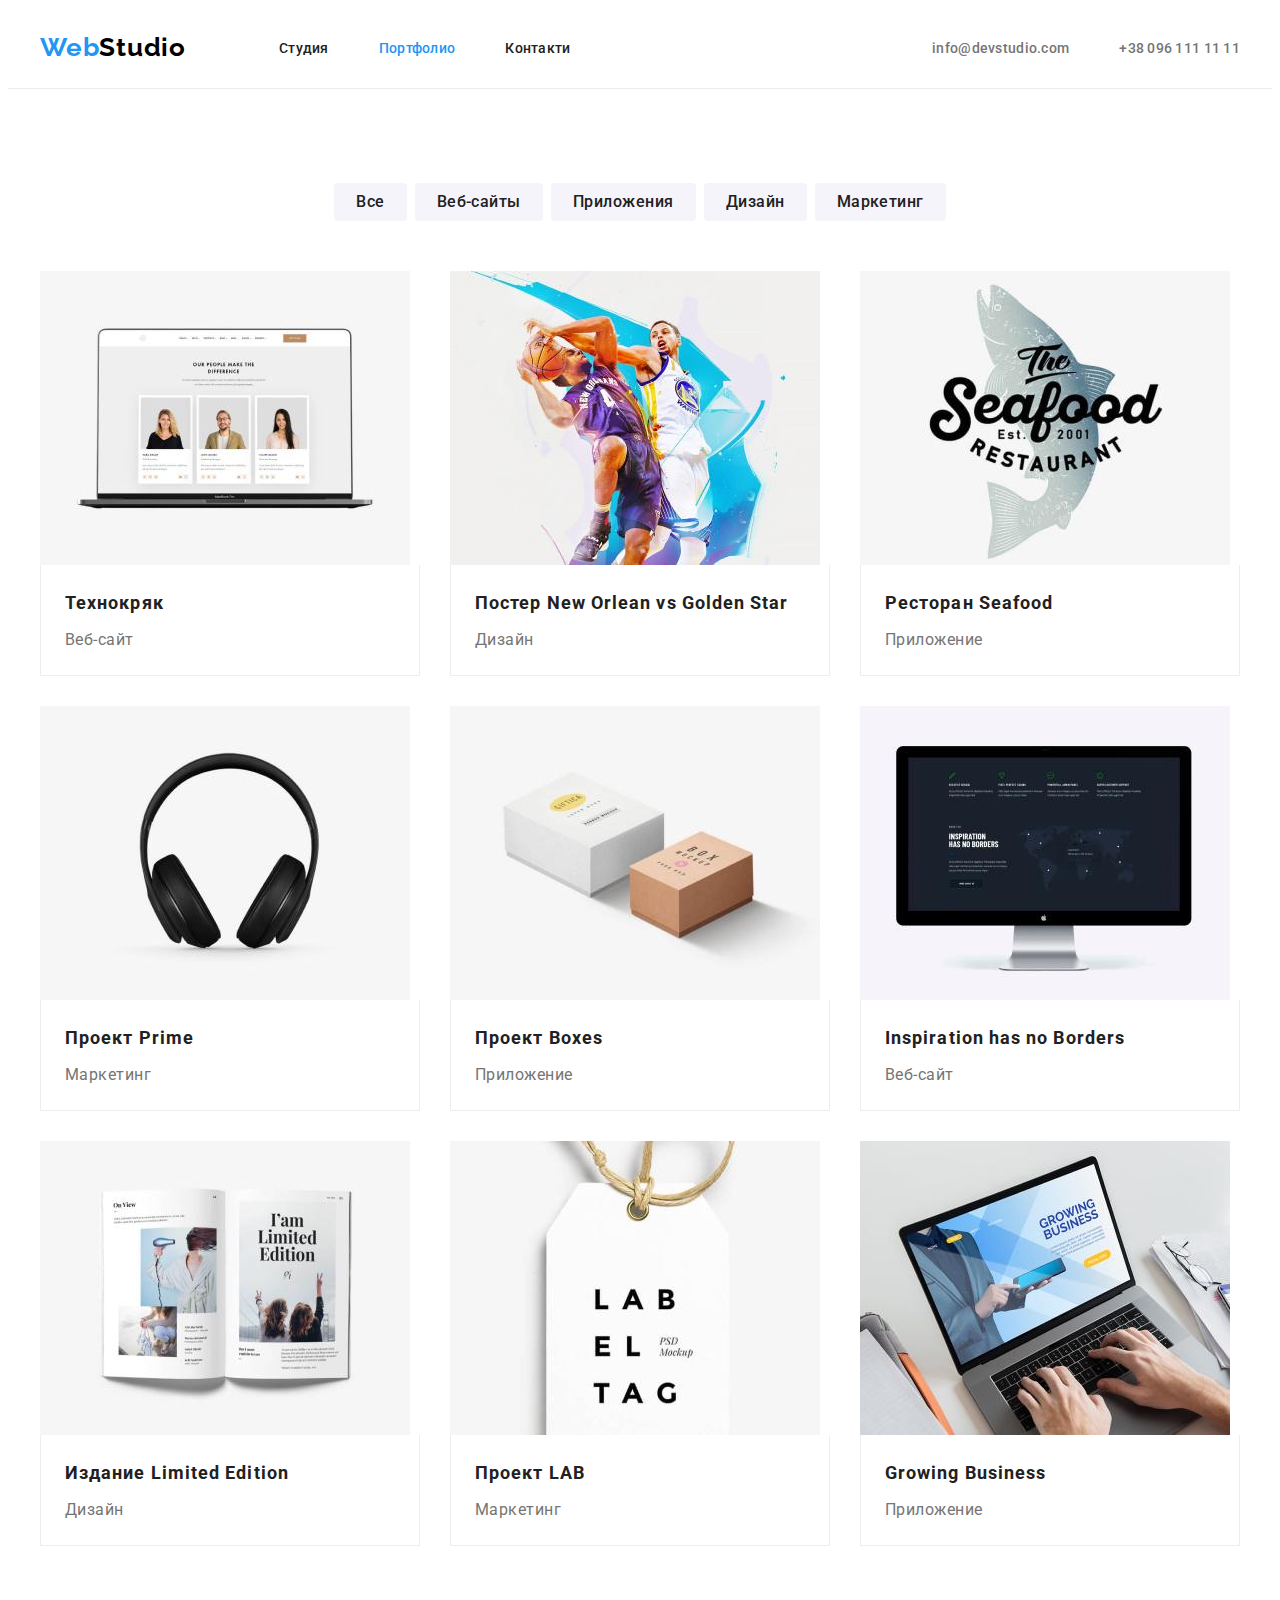
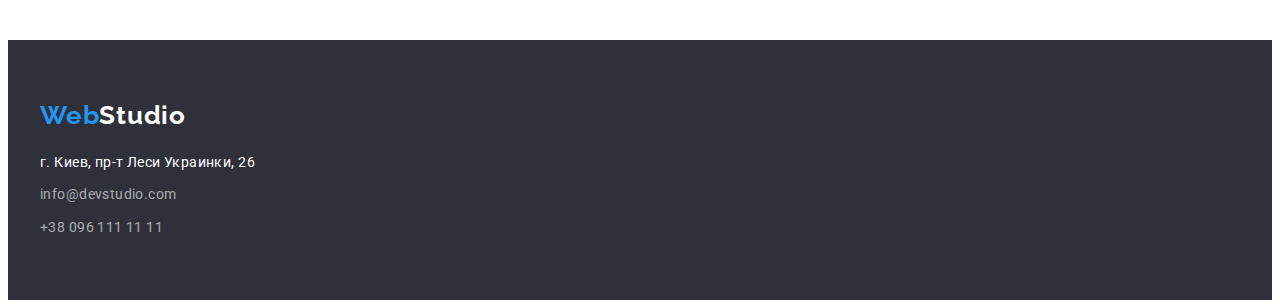
==== potfolio/potfolio.html @ 88c9f8ec "first" ====
<!DOCTYPE html>
<html lang="ru">

<head>
    <meta charset="UTF-8">
    <meta http-equiv="X-UA-Compatible" content="IE=edge">
    <meta name="viewport" content="width=device-width, initial-scale=1.0">
    <link rel="preconnect" href="https://fonts.googleapis.com">
    <link rel="preconnect" href="https://fonts.gstatic.com" crossorigin>
    <link
        href="https://fonts.googleapis.com/css2?family=Raleway:wght@700&family=Roboto:wght@400;500;700;900&display=swap"
        rel="stylesheet">
    <link rel="stylesheet" href="https://cdnjs.cloudflare.com/ajax/libs/modern-normalize/1.1.0/modern-normalize.min.css"
        integrity="sha512-wpPYUAdjBVSE4KJnH1VR1HeZfpl1ub8YT/NKx4PuQ5NmX2tKuGu6U/JRp5y+Y8XG2tV+wKQpNHVUX03MfMFn9Q=="
        crossorigin="anonymous" referrerpolicy="no-referrer" />
    <link rel="stylesheet" href="../css/styles.css">
    <title>Студия</title>
</head>
<body>
    <header>
        <div class="conteiner header-conteiner">
            <nav class="header-nav">
                <a class="header-logo link" href="../index.html">Web<span class="header-logo-second">Studio</span> </a>
                <ul class="menu-list list">
                    <li class="header-item">
                        <a class="menu-link link" href="../index.html">Студия</a>
                    </li>
                    <li class="header-item">
                        <a class="menu-link curent link" href="./potfolio/potfolio.html">Портфолио</a>
                    </li>
                    <li class="header-item">
                        <a class="menu-link link" href="">Контакти</a>
                    </li>
                </ul>
            </nav>
            <ul class="header-contact-list list">
                <li class="header-contact-item">
                    <a class="header-tel link" href="mailto:info@devstudio.com">info@devstudio.com</a>
                </li>
                <li class="header-contact-item">
                    <a class="header-mail link" href="tel:+380961111111">+38 096 111 11 11</a>
                </li>
            </ul>
        </div>
    </header>
    <main>
        <section class="our-project">
            <div class="conteiner">
            <h2 class="visually-hidden">Наши роботи</h2>
            <ul class="our-project-menu list">
                <li class="project-menu-item">
                    <button type="button" class="project-btn btn">Все</button>
                </li>
                <li class="project-menu-item">
                    <button type="button" class="project-btn btn">Веб-сайты</button>
                </li>
                <li class="project-menu-item">
                    <button type="button" class="project-btn btn">Приложения</button>
                </li>
                <li class="project-menu-item">
                    <button type="button" class="project-btn btn">Дизайн</button>
                </li>
                <li class="project-menu-item">
                    <button type="button" class="project-btn btn">Маркетинг</button>
                </li>
            </ul>
            <ul class="our-project-list list">
                <li class="project-item" >
                    <a class="project-link link" href="">
                        <img src="../images/project1.jpg" alt="изображение сайта Технокряк">
                    </a>
                    <div class="project-blok">
                        <h3 class="project-caption" >Технокряк</h3>
                        <p class="project-text" >Веб-сайт</p>
                    </div>
                </li>
                <li class="project-item" >
                    <a class="project-link link" href="">
                        <img src="../images/project2.jpg" alt="изображение постера" width="370">
                    </a>
                    <div class="project-blok">
                        <h3 class="project-caption" >Постер New Orlean vs Golden Star</h3>
                        <p class="project-text" >Дизайн</p>
                    </div>
                </li>
                <li class="project-item" >
                    <a class="project-link link" href="">
                        <img src="../images/project3.jpg" alt="логотип приложение" width="370">
                    </a>
                    <div class="project-blok">
                        <h3 class="project-caption" >Ресторан Seafood</h3>
                        <p class="project-text" >Приложение</p>
                    </div>
                </li>
                <li class="project-item" >
                    <a class="project-link link" href="">
                        <img src="../images/project4.jpg" alt="изображение наушников" width="370">
                    </a>
                    <div class="project-blok">
                        <h3 class="project-caption" >Проект Prime</h3>
                        <p class="project-text" >Маркетинг</p>
                    </div>
                </li>
                <li class="project-item" >
                    <a class="project-link link" href="">
                        <img src="../images/project5.jpg" alt="изображение коробок" width="370">
                    </a>
                    <div class="project-blok">
                        <h3 class="project-caption" >Проект Boxes</h3>
                        <p class="project-text" >Приложение</p>
                    </div>
                </li>
                <li class="project-item" >
                    <a class="project-link link" href="">
                        <img src="../images/project6.jpg" alt="изображение макета ваб-сайта" width="370">
                    </a>
                    <div class="project-blok">
                        <h3 class="project-caption" >Inspiration has no Borders</h3>
                        <p class="project-text" >Веб-сайт</p>
                    </div>
                </li>
                <li class="project-item" >
                    <a class="project-link link" href="">
                        <img src="../images/project7.jpg" alt="изображение раскритого журнала" width="370">
                    </a>
                    <div class="project-blok">
                        <h3 class="project-caption" >Издание Limited Edition</h3>
                        <p class="project-text" >Дизайн</p>
                    </div>
                </li>
                <li class="project-item" >
                    <a class="project-link link" href="">
                        <img src="../images/project8.jpg" alt="фото бирки" width="370">
                    </a>
                    <div class="project-blok">
                        <h3 class="project-caption" >Проект LAB</h3>
                        <p class="project-text" >Маркетинг</p>
                    </div>
                </li>
                <li class="project-item" >
                    <a class="project-link link" href="">
                        <img src="../images/project9.jpg" alt="фотоо ноутбука с изображением прилодения" width="370">
                    </a>
                    <div class="project-blok">
                        <h3 class="project-caption" >Growing Business</h3>
                        <p class="project-text" >Приложение</p>
                    </div>
                </li>
            </ul>
            </div>
        </section>
    </main>
    <footer class="footers">
        <div class="conteiner">
            <a class="footer-logo link" href="">Web<span class="footer-logo-second">Studio</span></a>
            <address class="footer-adress-blok">
                <ul class="footer-list list">
                    <li class="footer-item">
                        <a class="footer-adress foot-li link" href="https://goo.gl/maps/hoLgivbEzeJtZr1H6" target="_blank"
                            rel="noopener noreferrer">
                            г. Киев, пр-т Леси Украинки, 26</a>
                    </li>
                    <li class="footer-item">
                        <a class="footer-mail foot-li link" href="mailto:info@devstudio.com">info@devstudio.com</a>
                    </li>
                    <li class="footer-item">
                        <a class="footer-tel foot-li link" href="tel:+380961111111">+38 096 111 11 11</a>
                    </li>
                </ul>
            </address>
        </div>
    </footer>
    </body>
    </html>
---- css/styles.css ----
:root {
  --header-color: #ffffff;
  --title-color: #212121;
  --primary-text-color: #212121;
  --secondary-text-color: #757575;
  --accent-color: #2196f3;
  --page-background-color: #2f303a;
}

p,
h1,
h1,
h3,
h4,
h5,
h6 {
  margin: 0;
}

ul {
  margin: 0;
  padding: 0;
}

button {
  cursor: pointer;
}

body {
  font-family: "Roboto", sans-serif;
  color: #212121;
}

.conteiner {
  width: 1200px;
  padding-left: 15px;
  padding-right: 15px;
  margin: 0 auto;
}

.visually-hidden {
  position: absolute;
  white-space: nowrap;
  width: 1px;
  height: 1px;
  overflow: hidden;
  border: 0;
  padding: 0;
  clip: rect(0 0 0 0);
  clip-path: inset(50%);
  margin: -1px;
}

.list {
  list-style: none;
}

.link {
  text-decoration: none;
}

img {
  display: block;
  max-width: 100%;
  height: auto;
}

.btn:hover,
.btn:focus {
  color: #ffffff;
  background-color: var(--accent-color);
}

.title {
  font-weight: bold;
  font-size: 36px;
  line-height: 1.16;
  text-align: center;
  letter-spacing: 0.03em;
  color: var(--title-color);
}

/* --------------меню----------------- */

header {
  padding-top: 24px;
  padding-bottom: 25px;
  border-bottom: 1px solid #ececec;
}

.header-conteiner {
  display: flex;
  align-items: center;
}

.header-nav .menu-link.curent {
  color: var(--accent-color);
}

.header-nav {
  display: flex;
  align-items: center;
}

.header-logo {
  font-family: "Raleway", sans-serif;
  font-style: normal;
  font-weight: 700;
  font-size: 26px;
  line-height: 1.19;
  letter-spacing: 0.03em;
  color: var(--accent-color);
  margin-right: 93px;
}

.menu-list {
  display: flex;
}

.header-logo-second {
  color: black;
}

.header-item:not(:last-child) {
  margin-right: 50px;
}

.menu-link {
  font-weight: 500;
  font-size: 14px;
  line-height: 1.14;
  letter-spacing: 0.02em;
  color: var(--primary-text-color);
}

.menu-link:hover,
.menu-link:focus {
  color: var(--accent-color);
}

.header-contact-list {
  display: flex;
  margin-left: auto;
}

.header-contact-item:not(:last-child) {
  margin-right: 50px;
}

.header-tel {
  font-weight: 500;
  font-size: 14px;
  line-height: 1.14;
  letter-spacing: 0.02em;
  color: var(--secondary-text-color);
}

.header-tel:hover,
.header-tel:focus {
  color: var(--accent-color);
}

.header-mail {
  font-weight: 500;
  font-size: 14px;
  line-height: 1.14;
  letter-spacing: 0.02em;
  color: var(--secondary-text-color);
}

.header-mail:hover,
.header-mail:focus {
  color: var(--accent-color);
}

/* --------------герой----------------- */

.hero {
  background-color: var(--page-background-color);
  padding-top: 200px;
  padding-bottom: 200px;
}

.hero-title {
  font-weight: 900;
  font-size: 44px;
  line-height: 1.36;
  text-align: center;
  letter-spacing: 0.06em;
  text-transform: uppercase;
  color: var(--header-color);
  width: 696px;
  margin-bottom: 40px;
  margin-right: auto;
  margin-left: auto;
}

.hero-btn {
  font-family: inherit;
  font-style: normal;
  font-weight: 700;
  font-size: 16px;
  line-height: 1.87;
  display: block;
  align-items: center;
  text-align: center;
  letter-spacing: 0.06em;
  color: var(--header-color);
  background-color: var(--accent-color);
  width: 200px;
  height: 50px;
  border: 1px;
  border-radius: 4px;
  margin-right: auto;
  margin-left: auto;
}

/* --------------переваги----------------- */

.benefits {
  padding-top: 94px;
  padding-bottom: 94px;
}

.benefits-list {
  display: flex;
  flex-wrap: wrap;
  margin-top: -30px;
  margin-left: -30px;
}

.benefits-item {
  flex-basis: calc(100% / 4 - 30px);
  margin-top: 30px;
  margin-left: 30px;
}

.ben-caption {
  font-weight: bold;
  font-size: 14px;
  line-height: 16px;
  letter-spacing: 0.03em;
  text-transform: uppercase;
  color: var(--primary-text-color);
  margin-bottom: 10px;
}

.ben-text {
  font-weight: normal;
  font-size: 14px;
  line-height: 1.71;
  letter-spacing: 0.03em;
  color: var(--secondary-text-color);
  width: 270px;
}

/* --------------чим ми займаємося----------------- */

.than-we {
  padding-top: 0;
  padding-bottom: 94px;
}

.than-we-title {
  margin-top: 0;
  margin-bottom: 50px;
}

.than-we-list {
  display: flex;
  flex-wrap: wrap;
  margin-top: -30px;
  margin-left: -30px;
}

.than-photo {
  flex-basis: calc(100% / 3 - 30px);
  margin-top: 30px;
  margin-left: 30px;
}

/* --------------наша команда----------------- */

.team {
  padding-top: 94px;
  padding-bottom: 94px;
  background: #f5f4fa;
}

.team-title {
  margin-top: 0;
  margin-bottom: 50px;
}

.team-list {
  display: flex;
  flex-wrap: wrap;
  margin-top: -30px;
  margin-left: -30px;
}

.about-team {
  flex-basis: calc(100% / 4 - 30px);
  margin-top: 30px;
  margin-left: 30px;
  box-shadow: 0px 1px 3px rgba(0, 0, 0, 0.12), 0px 1px 1px rgba(0, 0, 0, 0.14),
    0px 2px 1px rgba(0, 0, 0, 0.2);
  border-radius: 0px 0px 4px 4px;
}

.team-blok {
  padding-top: 30px;
  padding-bottom: 30px;
  background-color: #ffffff;
}

.team-caption {
  font-weight: 500;
  font-size: 16px;
  line-height: 1.19;
  text-align: center;
  letter-spacing: 0.03em;
  color: var(--primary-text-color);
  margin-bottom: 10px;
}

.team-text {
  font-weight: normal;
  font-size: 16px;
  line-height: 1.19;
  text-align: center;
  letter-spacing: 0.03em;
  color: var(--secondary-text-color);
}

/* --------------футер----------------- */

.footers {
  background-color: var(--page-background-color);
  padding-top: 60px;
  padding-bottom: 60px;
}

.footer-logo {
  font-family: "Raleway", sans-serif;
  font-weight: bold;
  font-size: 26px;
  line-height: 1.19;
  letter-spacing: 0.03em;
  color: var(--accent-color);
}

.footer-logo-second {
  color: white;
}

.footer-adress-blok {
  margin-top: 20px;
}

.footer-adress {
  font-style: normal;
  font-weight: normal;
  font-size: 14px;
  line-height: 1.71;
  letter-spacing: 0.03em;
  color: #ffffff;
}

.footer-mail,
.footer-tel {
  font-style: normal;
  font-weight: normal;
  font-size: 14px;
  line-height: 1.71;
  letter-spacing: 0.03em;
  color: rgba(255, 255, 255, 0.6);
}

.foot-li:hover,
.foot-li:focus {
  color: var(--accent-color);
}

.footer-item:not(:last-child) {
  margin-bottom: 9px;
}

/* --------------портфоліо проекти----------------- */

.our-project {
  padding-top: 94px;
  padding-bottom: 94px;
}

.our-project-menu {
  display: flex;
  justify-content: center;
  margin-bottom: 50px;
}

.project-menu-item:not(:last-child) {
  margin-right: 8px;
}

.project-btn {
  font-family: inherit;
  font-style: normal;
  font-weight: 500;
  font-size: 16px;
  line-height: 1.62;
  text-align: center;
  letter-spacing: 0.03em;
  color: var(--primary-text-color);
  padding: 6px 22px;
  background-color: #f5f4fa;
  border: 1px;
  border-radius: 4px;
}

.our-project-list {
  display: flex;
  flex-wrap: wrap;
  margin-top: -30px;
  margin-left: -30px;
}

.project-item {
  flex-basis: calc(100% / 3 - 30px);
  margin-top: 30px;
  margin-left: 30px;
}

.project-blok {
  padding: 20px 24px;
  background-color: #ffffff;
  border-right: 1px solid #eeeeee;
  border-bottom: 1px solid #eeeeee;
  border-left: 1px solid #eeeeee;
}

.project-caption {
  font-weight: bold;
  font-size: 18px;
  line-height: 2;
  letter-spacing: 0.06em;
  color: var(--primary-text-color);
  margin-bottom: 4px;
}

.project-text {
  font-weight: normal;
  font-size: 16px;
  line-height: 1.87;
  letter-spacing: 0.03em;
  color: var(--secondary-text-color);
}
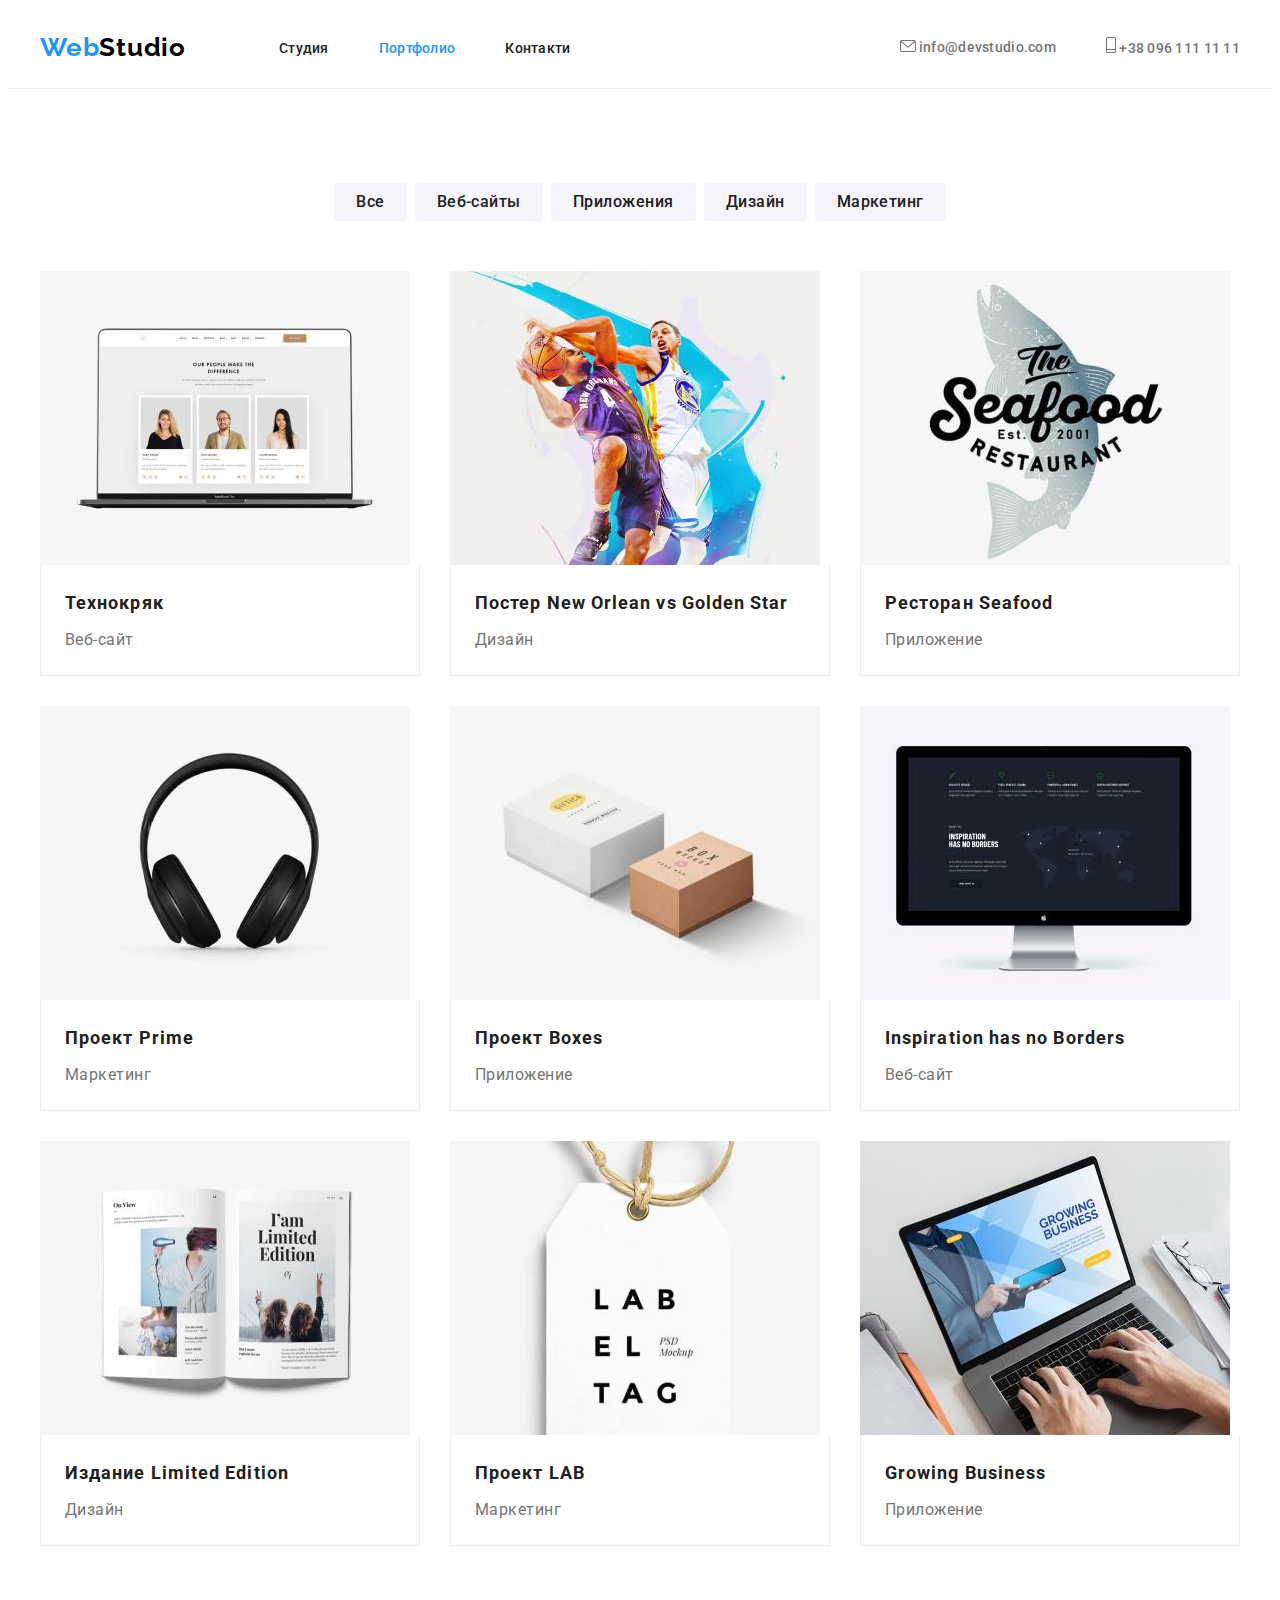
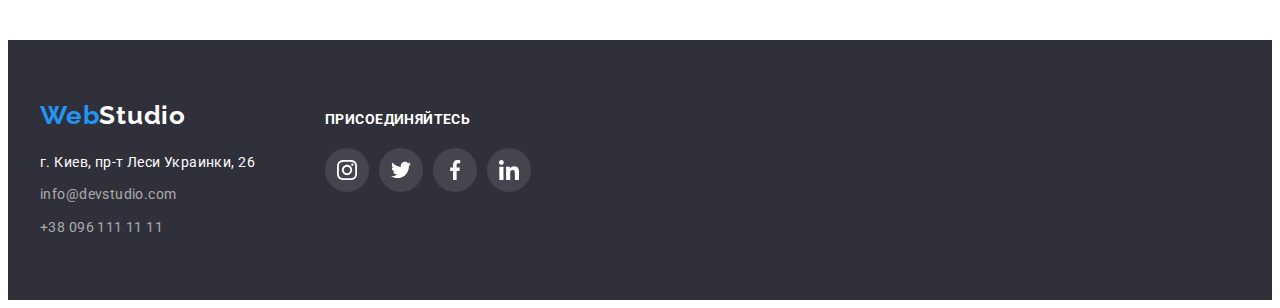
==== commit f617a913: "final" ====
--- a/potfolio/potfolio.html
+++ b/potfolio/potfolio.html
@@ -14,7 +14,7 @@
         integrity="sha512-wpPYUAdjBVSE4KJnH1VR1HeZfpl1ub8YT/NKx4PuQ5NmX2tKuGu6U/JRp5y+Y8XG2tV+wKQpNHVUX03MfMFn9Q=="
         crossorigin="anonymous" referrerpolicy="no-referrer" />
     <link rel="stylesheet" href="../css/styles.css">
-    <title>Студия</title>
+    <title>Портфолио</title>
 </head>
 <body>
     <header>
@@ -35,10 +35,20 @@
             </nav>
             <ul class="header-contact-list list">
                 <li class="header-contact-item">
-                    <a class="header-tel link" href="mailto:info@devstudio.com">info@devstudio.com</a>
+                    <a class="header-mail link" href="mailto:info@devstudio.com">
+                        <svg class="mail-icon header-icon" width="16" height="12">
+                            <use href="../images/sprite.svg#icon-mail"></use>
+                        </svg>
+                        info@devstudio.com
+                    </a>
                 </li>
                 <li class="header-contact-item">
-                    <a class="header-mail link" href="tel:+380961111111">+38 096 111 11 11</a>
+                    <a class="header-tel link" href="tel:+380961111111">
+                        <svg class="tel-icon header-icon" width="10" height="16">
+                            <use href="../images/sprite.svg#icon-phone"></use>
+                        </svg>
+                        +38 096 111 11 11
+                    </a>
                 </li>
             </ul>
         </div>
@@ -151,23 +161,58 @@
         </section>
     </main>
     <footer class="footers">
-        <div class="conteiner">
-            <a class="footer-logo link" href="">Web<span class="footer-logo-second">Studio</span></a>
-            <address class="footer-adress-blok">
-                <ul class="footer-list list">
-                    <li class="footer-item">
-                        <a class="footer-adress foot-li link" href="https://goo.gl/maps/hoLgivbEzeJtZr1H6" target="_blank"
-                            rel="noopener noreferrer">
-                            г. Киев, пр-т Леси Украинки, 26</a>
-                    </li>
-                    <li class="footer-item">
-                        <a class="footer-mail foot-li link" href="mailto:info@devstudio.com">info@devstudio.com</a>
-                    </li>
-                    <li class="footer-item">
-                        <a class="footer-tel foot-li link" href="tel:+380961111111">+38 096 111 11 11</a>
+        <div class="conteiner footer-block">
+            <div class="footer-block-left">
+                <a class="footer-logo link" href="../index.html">Web<span class="footer-logo-second">Studio</span></a>
+                <address class="footer-adress-blok">
+                    <ul class="footer-list list">
+                        <li class="footer-item">
+                            <a class="footer-adress foot-li link" href="https://goo.gl/maps/hoLgivbEzeJtZr1H6"
+                                target="_blank" rel="noopener noreferrer">
+                                г. Киев, пр-т Леси Украинки, 26</a>
+                        </li>
+                        <li class="footer-item">
+                            <a class="footer-mail foot-li link" href="mailto:info@devstudio.com">info@devstudio.com</a>
+                        </li>
+                        <li class="footer-item">
+                            <a class="footer-tel foot-li link" href="tel:+380961111111">+38 096 111 11 11</a>
+                        </li>
+                    </ul>
+                </address>
+            </div>
+            <div class="footer-block-right">
+                <p class="footer-social-text">присоединяйтесь</p>
+                <ul class="footer-social-list social-list list">
+                    <li class="social-item">
+                        <a href="" class="footer-social-link">
+                            <svg class="social-icon" width="20" height="20">
+                                <use href="../images/sprite.svg#icon-instagram"></use>
+                            </svg>
+                        </a>
+                    </li>
+                    <li class="social-item">
+                        <a href="" class="footer-social-link">
+                            <svg class="social-icon" width="20" height="20">
+                                <use href="../images/sprite.svg#icon-twitter"></use>
+                            </svg>
+                        </a>
+                    </li>
+                    <li class="social-item ">
+                        <a href="" class="footer-social-link">
+                            <svg class="social-icon" width="20" height="20">
+                                <use href="../images/sprite.svg#icon-facebook"></use>
+                            </svg>
+                        </a>
+                    </li>
+                    <li class="social-item">
+                        <a href="" class="footer-social-link">
+                            <svg class="social-icon" width="20" height="20">
+                                <use href="../images/sprite.svg#icon-linkedin"></use>
+                            </svg>
+                        </a>
                     </li>
                 </ul>
-            </address>
+            </div>
         </div>
     </footer>
     </body>
--- a/css/styles.css
+++ b/css/styles.css
@@ -147,7 +147,7 @@
   margin-right: 50px;
 }
 
-.header-tel {
+.header-mail {
   font-weight: 500;
   font-size: 14px;
   line-height: 1.14;
@@ -155,22 +155,36 @@
   color: var(--secondary-text-color);
 }
 
+.header-mail:hover,
+.header-mail:focus {
+  color: var(--accent-color);
+}
+
+.header-mail:hover .mail-icon,
+.header-mail:focus .mail-icon {
+  fill: var(--accent-color);
+}
+
+.header-icon {
+  fill: var(--secondary-text-color);
+}
+
+.header-tel {
+  font-weight: 500;
+  font-size: 14px;
+  line-height: 1.14;
+  letter-spacing: 0.02em;
+  color: var(--secondary-text-color);
+}
+
 .header-tel:hover,
 .header-tel:focus {
   color: var(--accent-color);
 }
 
-.header-mail {
-  font-weight: 500;
-  font-size: 14px;
-  line-height: 1.14;
-  letter-spacing: 0.02em;
-  color: var(--secondary-text-color);
-}
-
-.header-mail:hover,
-.header-mail:focus {
-  color: var(--accent-color);
+.header-tel:hover .tel-icon,
+.header-tel:focus .tel-icon {
+  fill: var(--accent-color);
 }
 
 /* --------------герой----------------- */
@@ -179,6 +193,14 @@
   background-color: var(--page-background-color);
   padding-top: 200px;
   padding-bottom: 200px;
+  background-image: linear-gradient(
+      rgba(47, 48, 58, 0.4),
+      rgba(47, 48, 58, 0.4)
+    ),
+    url(../images/fon.jpg);
+  background-repeat: no-repeat;
+  background-size: cover;
+  background-position: center;
 }
 
 .hero-title {
@@ -235,6 +257,17 @@
   margin-left: 30px;
 }
 
+.benefits-box {
+  width: 270px;
+  height: 120px;
+  margin-bottom: 30px;
+  background: #f5f4fa;
+  border-radius: 4px;
+  display: flex;
+  align-items: center;
+  justify-content: center;
+}
+
 .ben-caption {
   font-weight: bold;
   font-size: 14px;
@@ -331,6 +364,91 @@
   text-align: center;
   letter-spacing: 0.03em;
   color: var(--secondary-text-color);
+  margin-bottom: 16px;
+}
+
+.social-list {
+  display: flex;
+  justify-content: center;
+}
+
+.social-item {
+  width: 44px;
+  height: 44px;
+  margin-left: 10px;
+}
+
+.social-item:first-child {
+  margin-left: 0;
+}
+
+.social-link {
+  width: 100%;
+  height: 100%;
+  border-radius: 50%;
+  display: flex;
+  align-items: center;
+  justify-content: center;
+  fill: #ffffff;
+}
+
+.social-link:hover,
+.social-link:focus {
+  background-color: var(--accent-color);
+}
+
+.social-icon {
+  fill: #afb1b8;
+}
+
+.social-link:hover .social-icon,
+.social-link:focus .social-icon {
+  fill: #ffffff;
+}
+
+/* --------------клієнти----------------- */
+
+.client {
+  padding-top: 94px;
+  padding-bottom: 94px;
+}
+
+.client-list {
+  display: flex;
+}
+
+.client-item {
+  width: 170px;
+  height: 92px;
+  padding: 16px 32px;
+  border: 1px solid #afb1b8;
+  box-sizing: border-box;
+  border-radius: 4px;
+  margin-left: 30px;
+}
+
+.client-item:hover,
+.client-item:focus {
+  border: 1px solid var(--accent-color);
+}
+
+.client-icon {
+  fill: #afb1b8;
+}
+
+.client-item:hover .client-icon,
+.client-item:focus .client-icon {
+  fill: var(--accent-color);
+}
+
+.client-item:first-child {
+  margin-left: 0;
+}
+
+.client-link {
+  display: flex;
+  align-items: center;
+  justify-content: center;
 }
 
 /* --------------футер----------------- */
@@ -339,6 +457,11 @@
   background-color: var(--page-background-color);
   padding-top: 60px;
   padding-bottom: 60px;
+}
+
+.footer-block {
+  display: flex;
+  align-items: baseline;
 }
 
 .footer-logo {
@@ -384,6 +507,55 @@
 
 .footer-item:not(:last-child) {
   margin-bottom: 9px;
+}
+
+.footer-social-text {
+  font-weight: bold;
+  font-size: 14px;
+  line-height: 1.14;
+  letter-spacing: 0.03em;
+  text-transform: uppercase;
+  color: var(--header-color);
+  margin-bottom: 20px;
+}
+
+.footer-block-right {
+  margin-left: 70px;
+}
+
+.social-item {
+  width: 44px;
+  height: 44px;
+  margin-left: 10px;
+}
+
+.social-item:first-child {
+  margin-left: 0;
+}
+
+.footer-social-link {
+  width: 100%;
+  height: 100%;
+  border-radius: 50%;
+  background-color: rgba(255, 255, 255, 0.1);
+  display: flex;
+  align-items: center;
+  justify-content: center;
+  fill: #ffffff;
+}
+
+.footer-social-link:hover,
+.footer-social-link:focus {
+  background-color: var(--accent-color);
+}
+
+.social-icon {
+  fill: #ffffff;
+}
+
+.footer-social-link:hover .social-icon,
+.footer-social-link:focus .social-icon {
+  fill: #ffffff;
 }
 
 /* --------------портфоліо проекти----------------- */
@@ -431,6 +603,12 @@
   margin-left: 30px;
 }
 
+.project-item:hover,
+.project-item:focus {
+  box-shadow: 0px 1px 1px rgba(0, 0, 0, 0.12), 0px 4px 4px rgba(0, 0, 0, 0.06),
+    1px 4px 6px rgba(0, 0, 0, 0.16);
+}
+
 .project-blok {
   padding: 20px 24px;
   background-color: #ffffff;
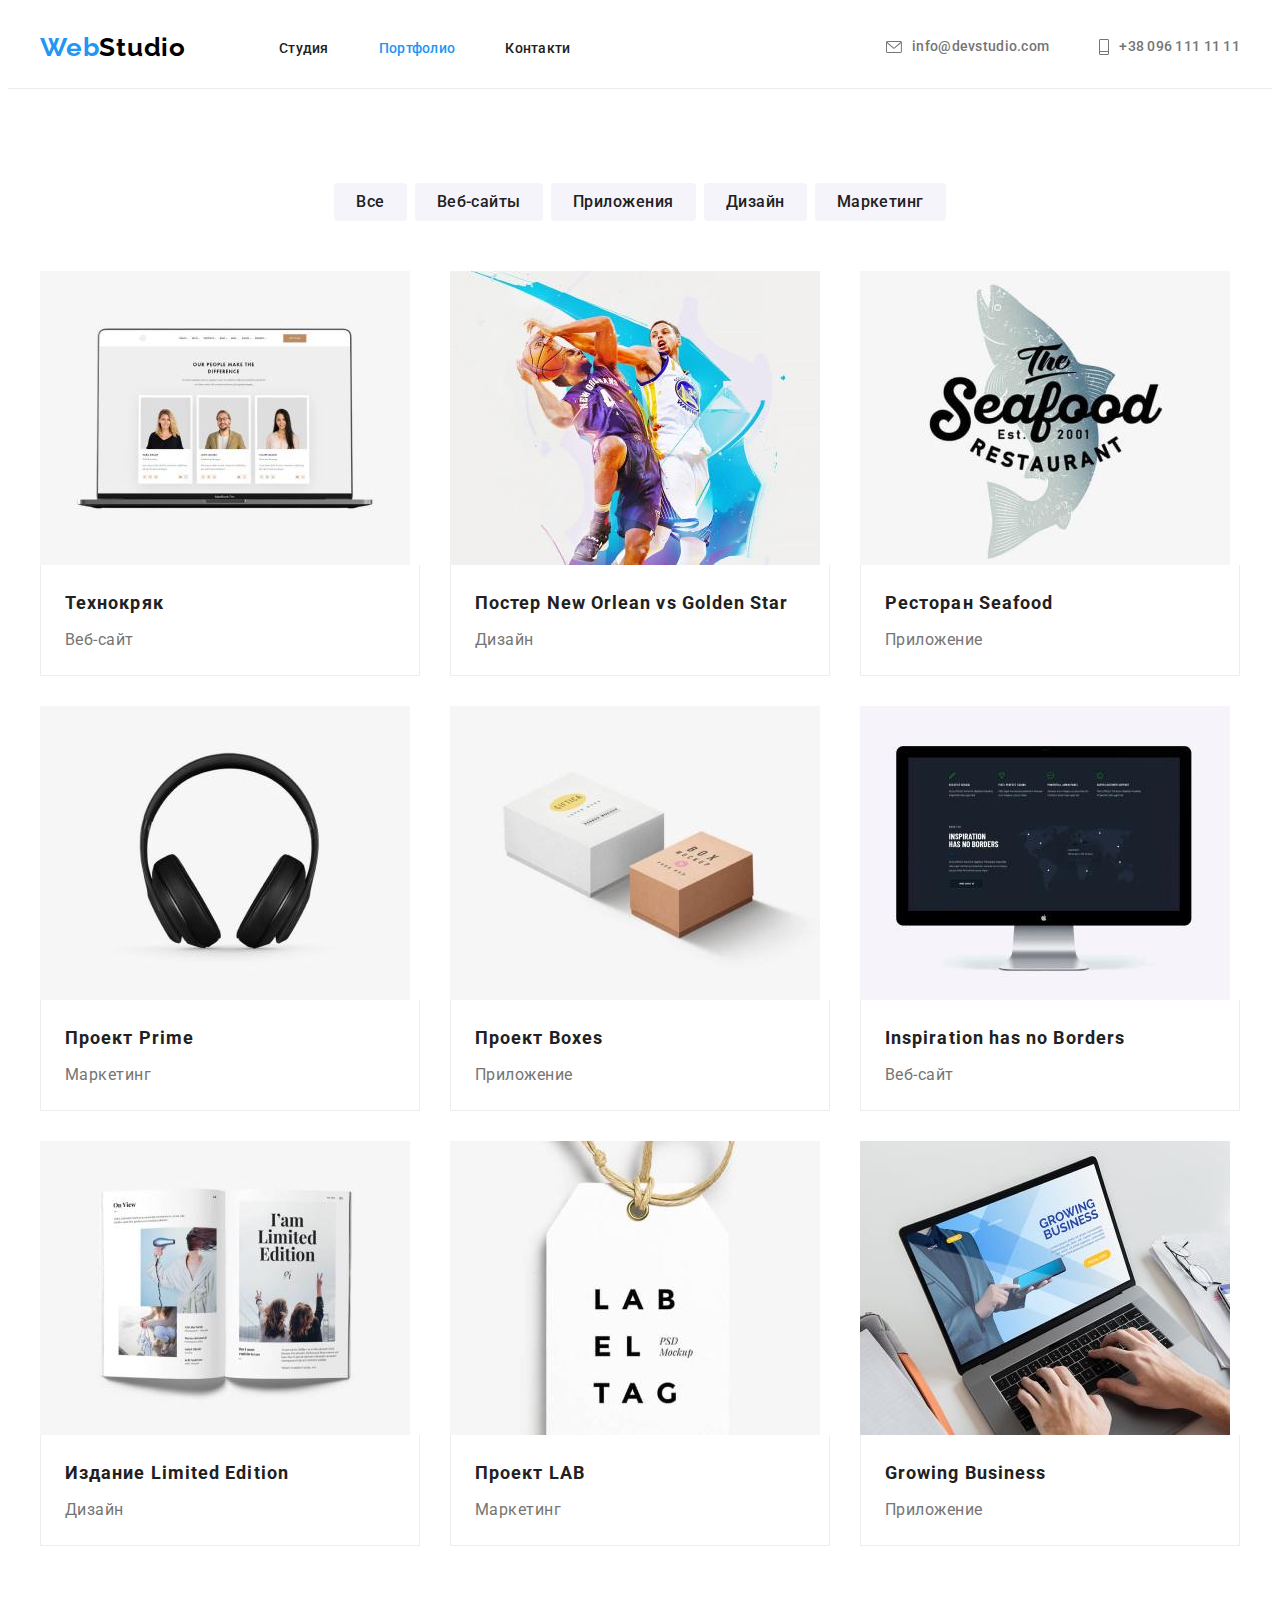
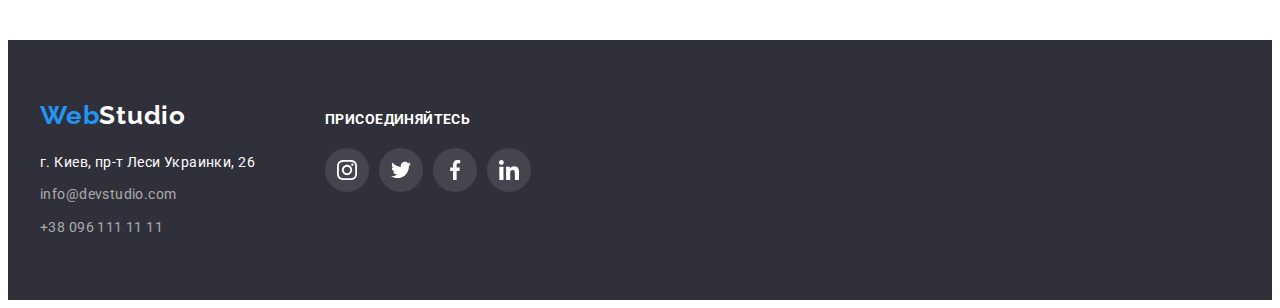
==== commit 77c9d53e: "rework-final" ====
--- a/potfolio/potfolio.html
+++ b/potfolio/potfolio.html
@@ -78,83 +78,83 @@
                 <li class="project-item" >
                     <a class="project-link link" href="">
                         <img src="../images/project1.jpg" alt="изображение сайта Технокряк">
-                    </a>
-                    <div class="project-blok">
-                        <h3 class="project-caption" >Технокряк</h3>
-                        <p class="project-text" >Веб-сайт</p>
-                    </div>
+                        <div class="project-blok">
+                            <h3 class="project-caption">Технокряк</h3>
+                            <p class="project-text">Веб-сайт</p>
+                        </div>
+                    </a>
                 </li>
                 <li class="project-item" >
                     <a class="project-link link" href="">
                         <img src="../images/project2.jpg" alt="изображение постера" width="370">
-                    </a>
-                    <div class="project-blok">
-                        <h3 class="project-caption" >Постер New Orlean vs Golden Star</h3>
-                        <p class="project-text" >Дизайн</p>
-                    </div>
+                        <div class="project-blok">
+                            <h3 class="project-caption">Постер New Orlean vs Golden Star</h3>
+                            <p class="project-text">Дизайн</p>
+                        </div>
+                    </a>
                 </li>
                 <li class="project-item" >
                     <a class="project-link link" href="">
                         <img src="../images/project3.jpg" alt="логотип приложение" width="370">
-                    </a>
-                    <div class="project-blok">
-                        <h3 class="project-caption" >Ресторан Seafood</h3>
-                        <p class="project-text" >Приложение</p>
-                    </div>
+                        <div class="project-blok">
+                            <h3 class="project-caption">Ресторан Seafood</h3>
+                            <p class="project-text">Приложение</p>
+                        </div>
+                    </a>
                 </li>
                 <li class="project-item" >
                     <a class="project-link link" href="">
                         <img src="../images/project4.jpg" alt="изображение наушников" width="370">
-                    </a>
-                    <div class="project-blok">
-                        <h3 class="project-caption" >Проект Prime</h3>
-                        <p class="project-text" >Маркетинг</p>
-                    </div>
+                        <div class="project-blok">
+                            <h3 class="project-caption">Проект Prime</h3>
+                            <p class="project-text">Маркетинг</p>
+                        </div>
+                    </a>
                 </li>
                 <li class="project-item" >
                     <a class="project-link link" href="">
                         <img src="../images/project5.jpg" alt="изображение коробок" width="370">
-                    </a>
-                    <div class="project-blok">
-                        <h3 class="project-caption" >Проект Boxes</h3>
-                        <p class="project-text" >Приложение</p>
-                    </div>
+                        <div class="project-blok">
+                            <h3 class="project-caption">Проект Boxes</h3>
+                            <p class="project-text">Приложение</p>
+                        </div>
+                    </a>
                 </li>
                 <li class="project-item" >
                     <a class="project-link link" href="">
                         <img src="../images/project6.jpg" alt="изображение макета ваб-сайта" width="370">
-                    </a>
-                    <div class="project-blok">
-                        <h3 class="project-caption" >Inspiration has no Borders</h3>
-                        <p class="project-text" >Веб-сайт</p>
-                    </div>
+                        <div class="project-blok">
+                            <h3 class="project-caption">Inspiration has no Borders</h3>
+                            <p class="project-text">Веб-сайт</p>
+                        </div>
+                    </a>
                 </li>
                 <li class="project-item" >
                     <a class="project-link link" href="">
                         <img src="../images/project7.jpg" alt="изображение раскритого журнала" width="370">
-                    </a>
-                    <div class="project-blok">
-                        <h3 class="project-caption" >Издание Limited Edition</h3>
-                        <p class="project-text" >Дизайн</p>
-                    </div>
+                        <div class="project-blok">
+                            <h3 class="project-caption">Издание Limited Edition</h3>
+                            <p class="project-text">Дизайн</p>
+                        </div>
+                    </a>
                 </li>
                 <li class="project-item" >
                     <a class="project-link link" href="">
                         <img src="../images/project8.jpg" alt="фото бирки" width="370">
-                    </a>
-                    <div class="project-blok">
-                        <h3 class="project-caption" >Проект LAB</h3>
-                        <p class="project-text" >Маркетинг</p>
-                    </div>
+                        <div class="project-blok">
+                            <h3 class="project-caption">Проект LAB</h3>
+                            <p class="project-text">Маркетинг</p>
+                        </div>
+                    </a>
                 </li>
                 <li class="project-item" >
                     <a class="project-link link" href="">
                         <img src="../images/project9.jpg" alt="фотоо ноутбука с изображением прилодения" width="370">
-                    </a>
-                    <div class="project-blok">
-                        <h3 class="project-caption" >Growing Business</h3>
-                        <p class="project-text" >Приложение</p>
-                    </div>
+                        <div class="project-blok">
+                            <h3 class="project-caption">Growing Business</h3>
+                            <p class="project-text">Приложение</p>
+                        </div>
+                    </a>
                 </li>
             </ul>
             </div>
--- a/css/styles.css
+++ b/css/styles.css
@@ -153,6 +153,8 @@
   line-height: 1.14;
   letter-spacing: 0.02em;
   color: var(--secondary-text-color);
+  display: flex;
+  align-items: center;
 }
 
 .header-mail:hover,
@@ -167,6 +169,7 @@
 
 .header-icon {
   fill: var(--secondary-text-color);
+  margin-right: 10px;
 }
 
 .header-tel {
@@ -175,6 +178,8 @@
   line-height: 1.14;
   letter-spacing: 0.02em;
   color: var(--secondary-text-color);
+  display: flex;
+  align-items: center;
 }
 
 .header-tel:hover,
@@ -397,7 +402,7 @@
   background-color: var(--accent-color);
 }
 
-.social-icon {
+.social-link > .social-icon {
   fill: #afb1b8;
 }
 
@@ -413,6 +418,11 @@
   padding-bottom: 94px;
 }
 
+.client-title {
+  margin-top: 0;
+  margin-bottom: 50px;
+}
+
 .client-list {
   display: flex;
 }
@@ -420,35 +430,53 @@
 .client-item {
   width: 170px;
   height: 92px;
+  /* padding: 16px 32px;
+  border: 1px solid #afb1b8;
+  box-sizing: border-box;
+  border-radius: 4px; */
+  margin-left: 30px;
+}
+
+.client-link {
+  display: flex;
+  width: 100%;
+  height: 100%;
+  align-items: center;
+  justify-content: center;
+  border: 1px solid #afb1b8;
+  box-sizing: border-box;
+  border-radius: 4px;
   padding: 16px 32px;
+}
+
+.client-link:hover,
+.client-link:focus {
+  border: 1px solid var(--accent-color);
+}
+
+.client-icon {
+  fill: #afb1b8;
+}
+
+.client-link:hover .client-icon,
+.client-link:focus .client-icon {
+  fill: var(--accent-color);
+}
+
+.client-item:first-child {
+  margin-left: 0;
+}
+
+.client-link {
+  display: flex;
+  width: 100%;
+  height: 100%;
+  align-items: center;
+  justify-content: center;
   border: 1px solid #afb1b8;
   box-sizing: border-box;
   border-radius: 4px;
   margin-left: 30px;
-}
-
-.client-item:hover,
-.client-item:focus {
-  border: 1px solid var(--accent-color);
-}
-
-.client-icon {
-  fill: #afb1b8;
-}
-
-.client-item:hover .client-icon,
-.client-item:focus .client-icon {
-  fill: var(--accent-color);
-}
-
-.client-item:first-child {
-  margin-left: 0;
-}
-
-.client-link {
-  display: flex;
-  align-items: center;
-  justify-content: center;
 }
 
 /* --------------футер----------------- */
@@ -603,8 +631,12 @@
   margin-left: 30px;
 }
 
-.project-item:hover,
-.project-item:focus {
+.project-link {
+  display: block;
+}
+
+.project-link:hover,
+.project-link:focus {
   box-shadow: 0px 1px 1px rgba(0, 0, 0, 0.12), 0px 4px 4px rgba(0, 0, 0, 0.06),
     1px 4px 6px rgba(0, 0, 0, 0.16);
 }
